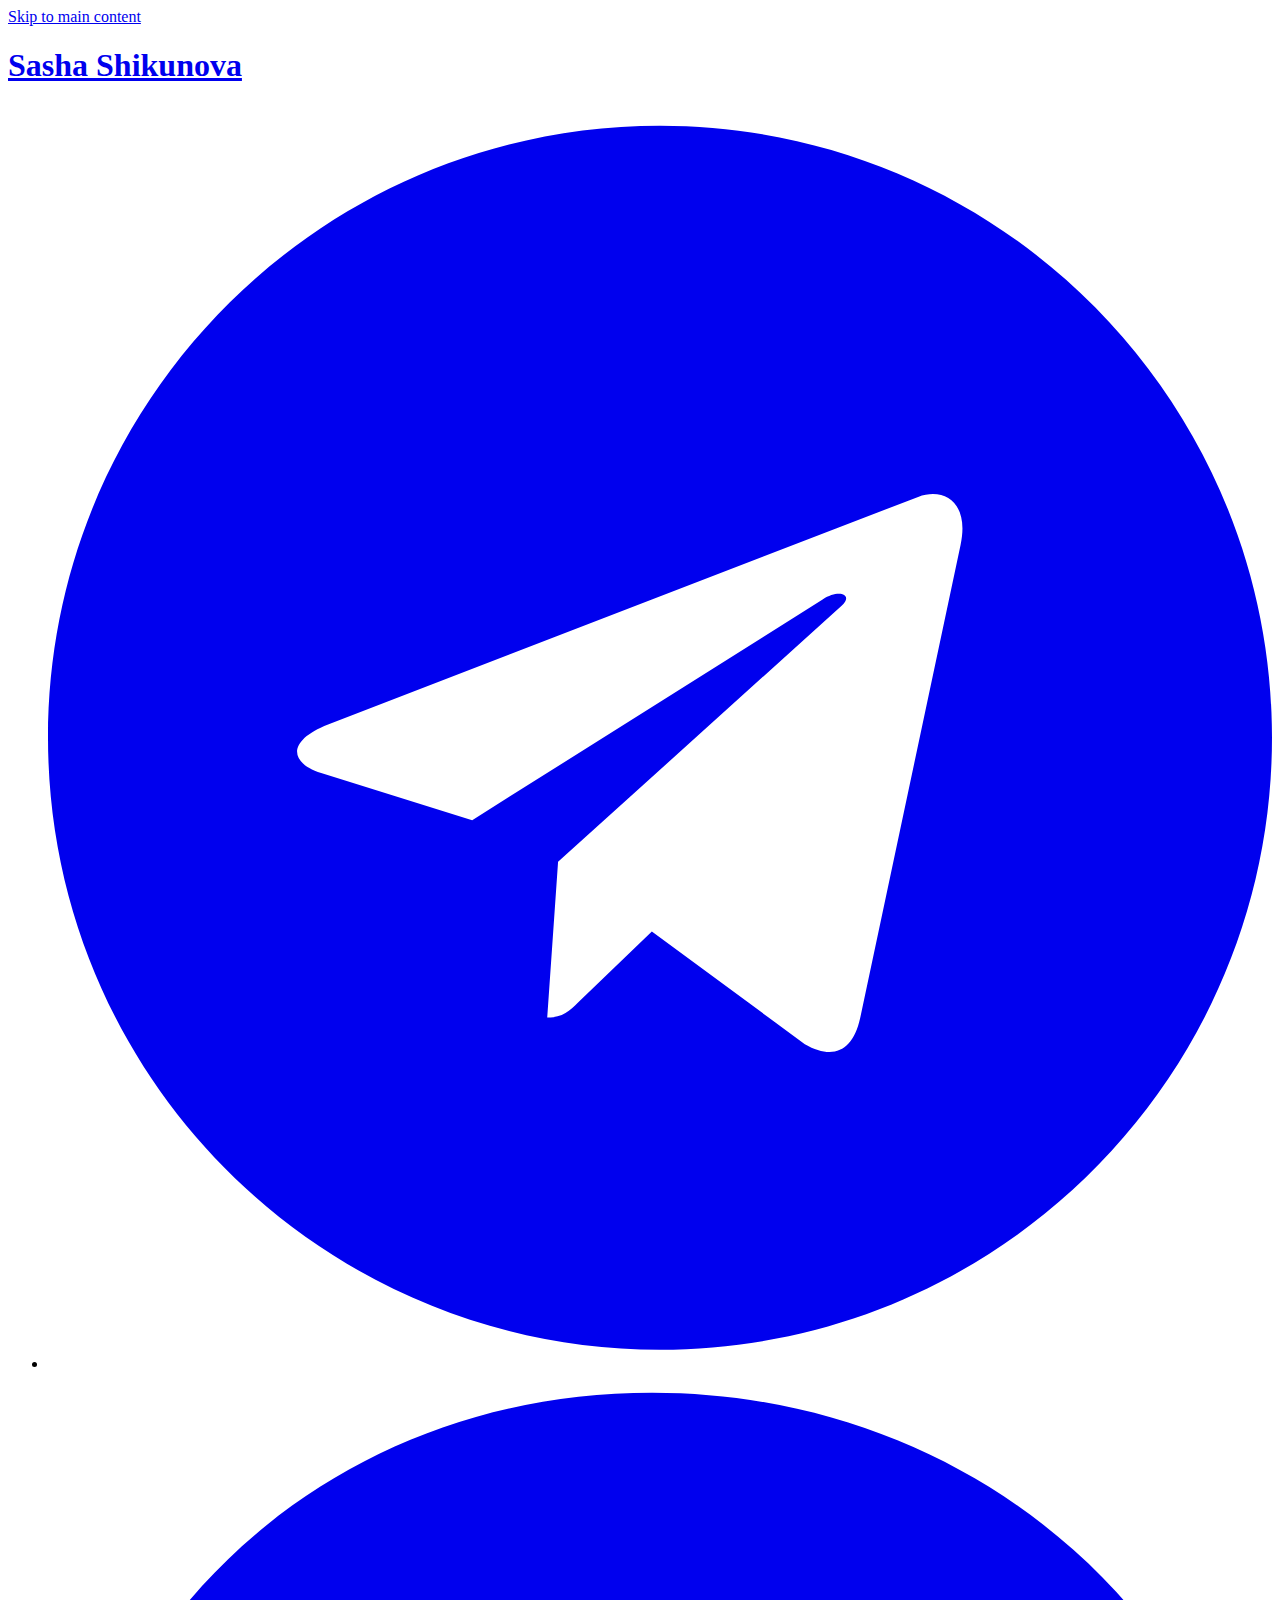
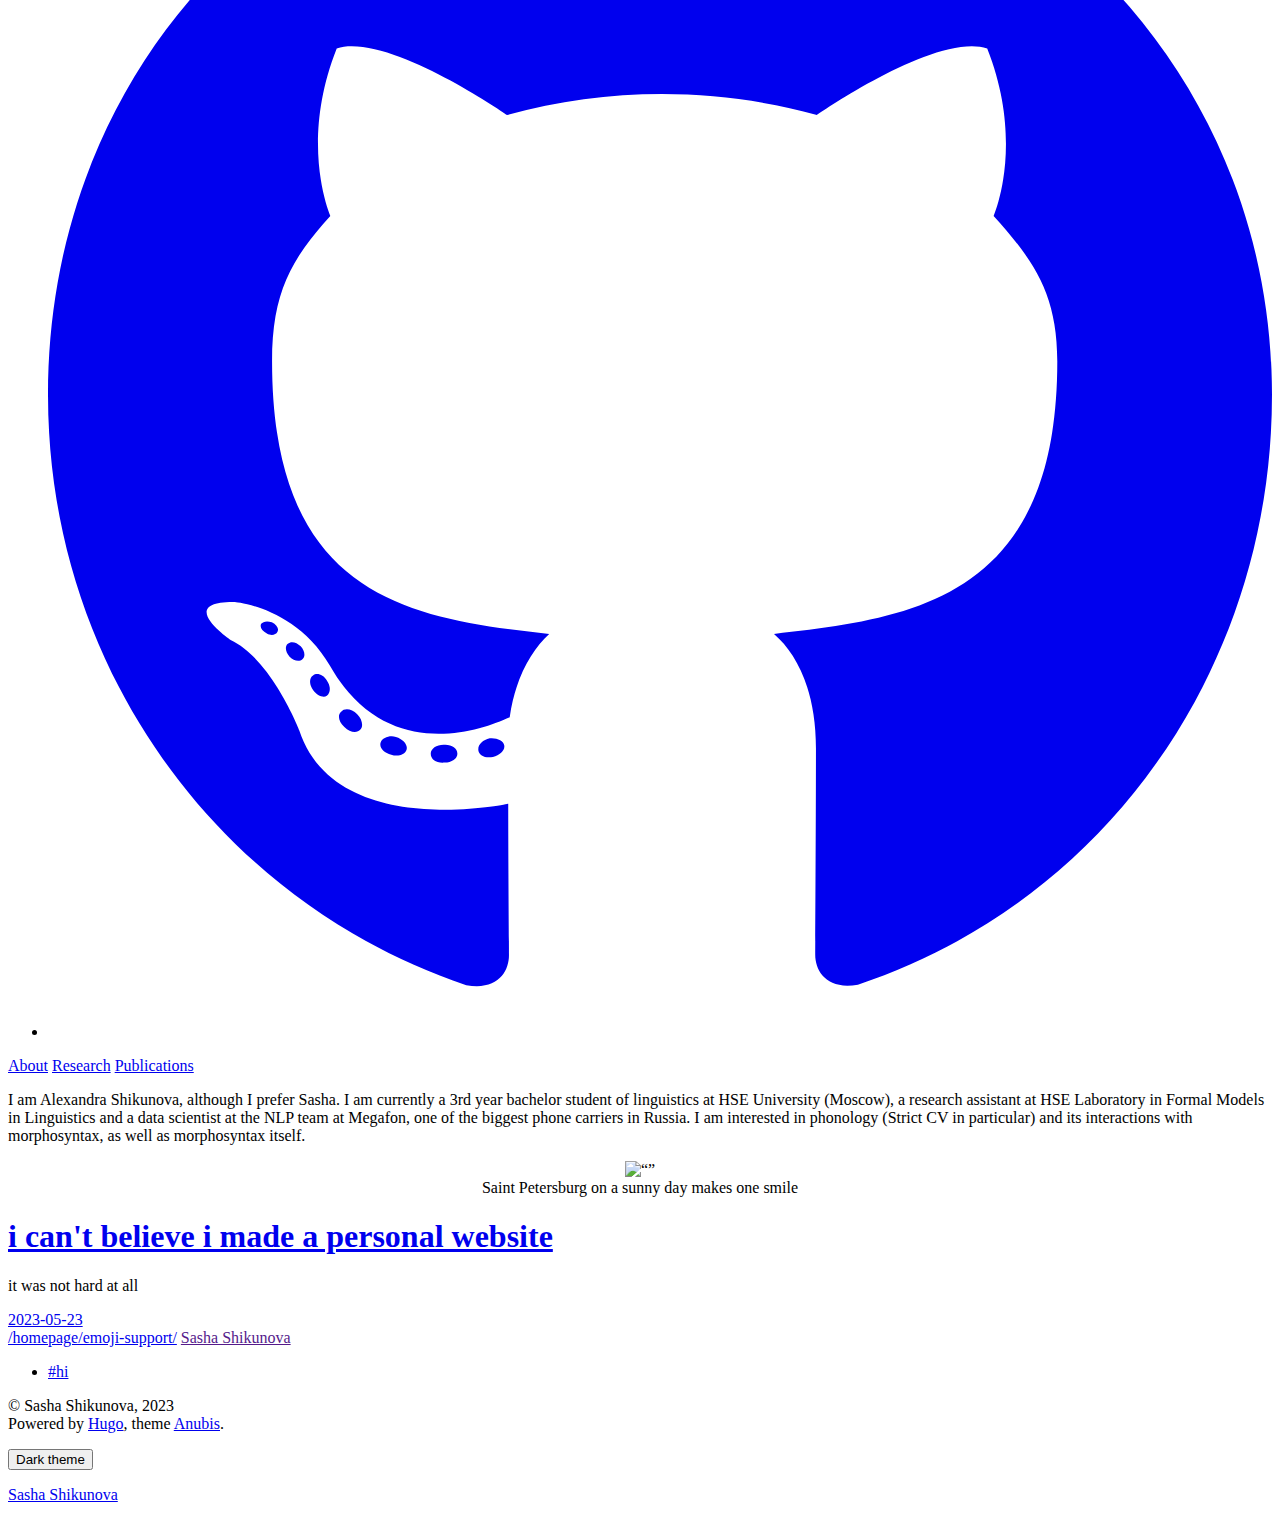
==== public/index.html @ 6dabdb9e "start" ====
<!DOCTYPE html>


<html lang="en-us" data-theme="">
<head>
	<meta name="generator" content="Hugo 0.112.5">
    
        
<meta charset="utf-8">
<meta name="HandheldFriendly" content="True">
<meta name="viewport" content="width=device-width, initial-scale=1.0">
<meta name="referrer" content="no-referrer-when-downgrade">

<title>Sasha Shikunova</title>

<meta name="description" content="description">





<link rel="alternate" type="application/rss+xml" href="/index.xml" title="Sasha Shikunova" />
<link rel="icon" type="image/x-icon" href="favicon.ico">
<link rel="apple-touch-icon-precomposed" href="favicon.png">


<style>
  body {
    visibility: hidden;
    opacity: 0;
  }
</style>

<noscript>
  <style>
    body {
      visibility: visible;
      opacity: 1;
    }
  </style>
</noscript>



    





    
    
        
    
    

    
        <link rel="stylesheet" href="/css/style.min.5209b5201e193944b02acb077b51d8d733c0a7490a78157bdc5152114eaa6f0e.css" integrity="sha256-Ugm1IB4ZOUSwKssHe1HY1zPAp0kKeBV73FFSEU6qbw4=">
    





    

    





    
    
        
    
    

    
        <script src="/js/script.min.74bf1a3fcf1af396efa4acf3e660e876b61a2153ab9cbe1893ac24ea6d4f94ee.js" type="text/javascript" charset="utf-8" integrity="sha256-dL8aP88a85bvpKzz5mDodrYaIVOrnL4Yk6wk6m1PlO4="></script>
    







<meta property="og:title" content="" />
<meta property="og:description" content="description" />
<meta property="og:type" content="website" />
<meta property="og:url" content="/" />

<meta name="twitter:card" content="summary"/>
<meta name="twitter:title" content=""/>
<meta name="twitter:description" content="description"/>













    
</head>
<body>
    <a class="skip-main" href="#main">Skip to main content</a>
    <div class="container">
        <header class="common-header"> 
            
                <div class="header-top">
    <h1 class="site-title">
    <a href="/">Sasha Shikunova</a>
</h1>
    <ul class="social-icons">


    
        <li>
            <a href="https://t.me/thnlgrlivrlvdwsbrnwthrssnhrys" title="Telegram" rel="me">
            <span class="inline-svg" >




    
<svg xmlns="http://www.w3.org/2000/svg" viewBox="0 0 496 512"><path fill="currentColor" d="M248 8C111 8 0 119 0 256s111 248 248 248 248-111 248-248S385 8 248 8zm121.8 169.9l-40.7 191.8c-3 13.6-11.1 16.9-22.4 10.5l-62-45.7-29.9 28.8c-3.3 3.3-6.1 6.1-12.5 6.1l4.4-63.1 114.9-103.8c5-4.4-1.1-6.9-7.7-2.5l-142 89.4-61.2-19.1c-13.3-4.2-13.6-13.3 2.8-19.7l239.1-92.2c11.1-4 20.8 2.7 17.2 19.5z"/></svg>

</span>

            </a>
        </li>
    

    
        <li>
            <a href="https://github.com/thddbptnsndshs" title="Github" rel="me">
            <span class="inline-svg" >




    
<svg xmlns="http://www.w3.org/2000/svg" viewBox="0 0 496 512"><path fill="currentColor" d="M165.9 397.4c0 2-2.3 3.6-5.2 3.6-3.3.3-5.6-1.3-5.6-3.6 0-2 2.3-3.6 5.2-3.6 3-.3 5.6 1.3 5.6 3.6zm-31.1-4.5c-.7 2 1.3 4.3 4.3 4.9 2.6 1 5.6 0 6.2-2s-1.3-4.3-4.3-5.2c-2.6-.7-5.5.3-6.2 2.3zm44.2-1.7c-2.9.7-4.9 2.6-4.6 4.9.3 2 2.9 3.3 5.9 2.6 2.9-.7 4.9-2.6 4.6-4.6-.3-1.9-3-3.2-5.9-2.9zM244.8 8C106.1 8 0 113.3 0 252c0 110.9 69.8 205.8 169.5 239.2 12.8 2.3 17.3-5.6 17.3-12.1 0-6.2-.3-40.4-.3-61.4 0 0-70 15-84.7-29.8 0 0-11.4-29.1-27.8-36.6 0 0-22.9-15.7 1.6-15.4 0 0 24.9 2 38.6 25.8 21.9 38.6 58.6 27.5 72.9 20.9 2.3-16 8.8-27.1 16-33.7-55.9-6.2-112.3-14.3-112.3-110.5 0-27.5 7.6-41.3 23.6-58.9-2.6-6.5-11.1-33.3 2.6-67.9 20.9-6.5 69 27 69 27 20-5.6 41.5-8.5 62.8-8.5s42.8 2.9 62.8 8.5c0 0 48.1-33.6 69-27 13.7 34.7 5.2 61.4 2.6 67.9 16 17.7 25.8 31.5 25.8 58.9 0 96.5-58.9 104.2-114.8 110.5 9.2 7.9 17 22.9 17 46.4 0 33.7-.3 75.4-.3 83.6 0 6.5 4.6 14.4 17.3 12.1C428.2 457.8 496 362.9 496 252 496 113.3 383.5 8 244.8 8zM97.2 352.9c-1.3 1-1 3.3.7 5.2 1.6 1.6 3.9 2.3 5.2 1 1.3-1 1-3.3-.7-5.2-1.6-1.6-3.9-2.3-5.2-1zm-10.8-8.1c-.7 1.3.3 2.9 2.3 3.9 1.6 1 3.6.7 4.3-.7.7-1.3-.3-2.9-2.3-3.9-2-.6-3.6-.3-4.3.7zm32.4 35.6c-1.6 1.3-1 4.3 1.3 6.2 2.3 2.3 5.2 2.6 6.5 1 1.3-1.3.7-4.3-1.3-6.2-2.2-2.3-5.2-2.6-6.5-1zm-11.4-14.7c-1.6 1-1.6 3.6 0 5.9 1.6 2.3 4.3 3.3 5.6 2.3 1.6-1.3 1.6-3.9 0-6.2-1.4-2.3-4-3.3-5.6-2z"/></svg>

</span>

            </a>
        </li>
    




</ul>
</div>

    <nav>
        
        
        <a class="" href="/about/" title="">About</a>
        
        <a class="" href="/research/" title="">Research</a>
        
        <a class="" href="/publications/" title="">Publications</a>
        
    </nav>






            
        </header>
        <main id="main" tabindex="-1"> 
            
    <div class="homepage-content">
        <p>I am Alexandra Shikunova, although I prefer Sasha. I am currently a 3rd year bachelor student of linguistics at HSE University (Moscow), a research assistant at HSE Laboratory in Formal Models in Linguistics and a data scientist at the NLP team at Megafon, one of the biggest phone carriers in Russia. I am interested in phonology (Strict CV in particular) and its interactions with morphosyntax, as well as morphosyntax itself.</p>
<figure>
  <center><img src="/images/pfp.jpg" alt= “” width="500">
  <figcaption>Saint Petersburg on a sunny day makes one smile</figcaption></center>
</figure>
    </div>

    <div class="articles h-feed">
        
        
            <article class="post-list h-feed">
    <div class="post-header">
        <header>
            <h1 class="p-name post-title"><a class="u-url" href="/homepage/emoji-support/">i can&#39;t believe i made a personal website</a></h1>
        </header>
        
    </div>

    
        <div class="content post-summary p-summary">
            <p>it was not hard at all</p>
        </div>
    
    
    
    

    


<div class="post-info">
    
        <div class="post-date dt-published"><a class="u-url" href="/homepage/emoji-support/">2023-05-23<a/></div>
    

    <a class="post-hidden-url u-url" href="/homepage/emoji-support/">/homepage/emoji-support/</a>
    <a href="" class="p-name p-author post-hidden-author h-card" rel="me">Sasha Shikunova</a>


    <div class="post-taxonomies">
        
        
            <ul class="post-tags">
                
                    
                    <li><a href="/tags/hi/">#hi</a></li>
                
            </ul>
        
        
    </div>
</div>

</article>
        
        

    </div>


        </main>
        
            <footer class="common-footer">
    
    

    <div class="common-footer-bottom">
        
        <div class="copyright">
            <p>© Sasha Shikunova, 2023<br>
            Powered by <a target="_blank" rel="noopener noreferrer" href="https://gohugo.io/">Hugo</a>, theme <a target="_blank" rel="noopener noreferrer" href="https://github.com/mitrichius/hugo-theme-anubis">Anubis</a>.<br>
            
            </p>  
        </div> 

        

    



    <button class="theme-switcher">
        Dark theme
    </button>


<script>
const STORAGE_KEY = 'user-color-scheme'
const defaultTheme = "auto"

let currentTheme
let switchButton
let autoDefinedScheme = window.matchMedia('(prefers-color-scheme: dark)')

const autoChangeScheme = e => {
    currentTheme = e.matches ? 'dark' : 'light'
    document.documentElement.setAttribute('data-theme', currentTheme)
    changeButtonText()
}

document.addEventListener('DOMContentLoaded', function() {
    switchButton = document.querySelector('.theme-switcher')
    currentTheme = detectCurrentScheme()
    if (currentTheme == 'dark') {
        document.documentElement.setAttribute('data-theme', 'dark')
    }
    if (currentTheme == 'auto') {
        autoChangeScheme(autoDefinedScheme);
        autoDefinedScheme.addListener(autoChangeScheme);
    }

    if (switchButton) {
        changeButtonText()
        switchButton.addEventListener('click', switchTheme, false)
    }
  
    showContent()
})

function detectCurrentScheme() {
    if (localStorage !== null && localStorage.getItem(STORAGE_KEY)) {
        return localStorage.getItem(STORAGE_KEY)
    } 
    if (defaultTheme) {
        return defaultTheme
    } 
    if (!window.matchMedia) {
        return 'light'
    } 
    if (window.matchMedia('(prefers-color-scheme: dark)').matches) {
        return 'dark'
    }
    return 'light'
}

function changeButtonText()
{   
    if (switchButton) {
        switchButton.textContent = currentTheme == 'dark' ?  "Light theme" : "Dark theme"
    }
}

function switchTheme(e) {
    if (currentTheme == 'dark') {
        if (localStorage !== null)
            localStorage.setItem(STORAGE_KEY, 'light')
        document.documentElement.setAttribute('data-theme', 'light')
        currentTheme = 'light'
    } else {
        if (localStorage !== null)
            localStorage.setItem(STORAGE_KEY, 'dark')
        document.documentElement.setAttribute('data-theme', 'dark')
        currentTheme = 'dark'
    }
    changeButtonText()
}

function showContent() {
    document.body.style.visibility = 'visible';
    document.body.style.opacity = 1;
}
</script>   
    </div>

    <p class="h-card vcard">

    <a href= class="p-name u-url url fn" rel="me">Sasha Shikunova</a> 

    

    
</p> 
</footer>

        
    </div>
</body>
</html>
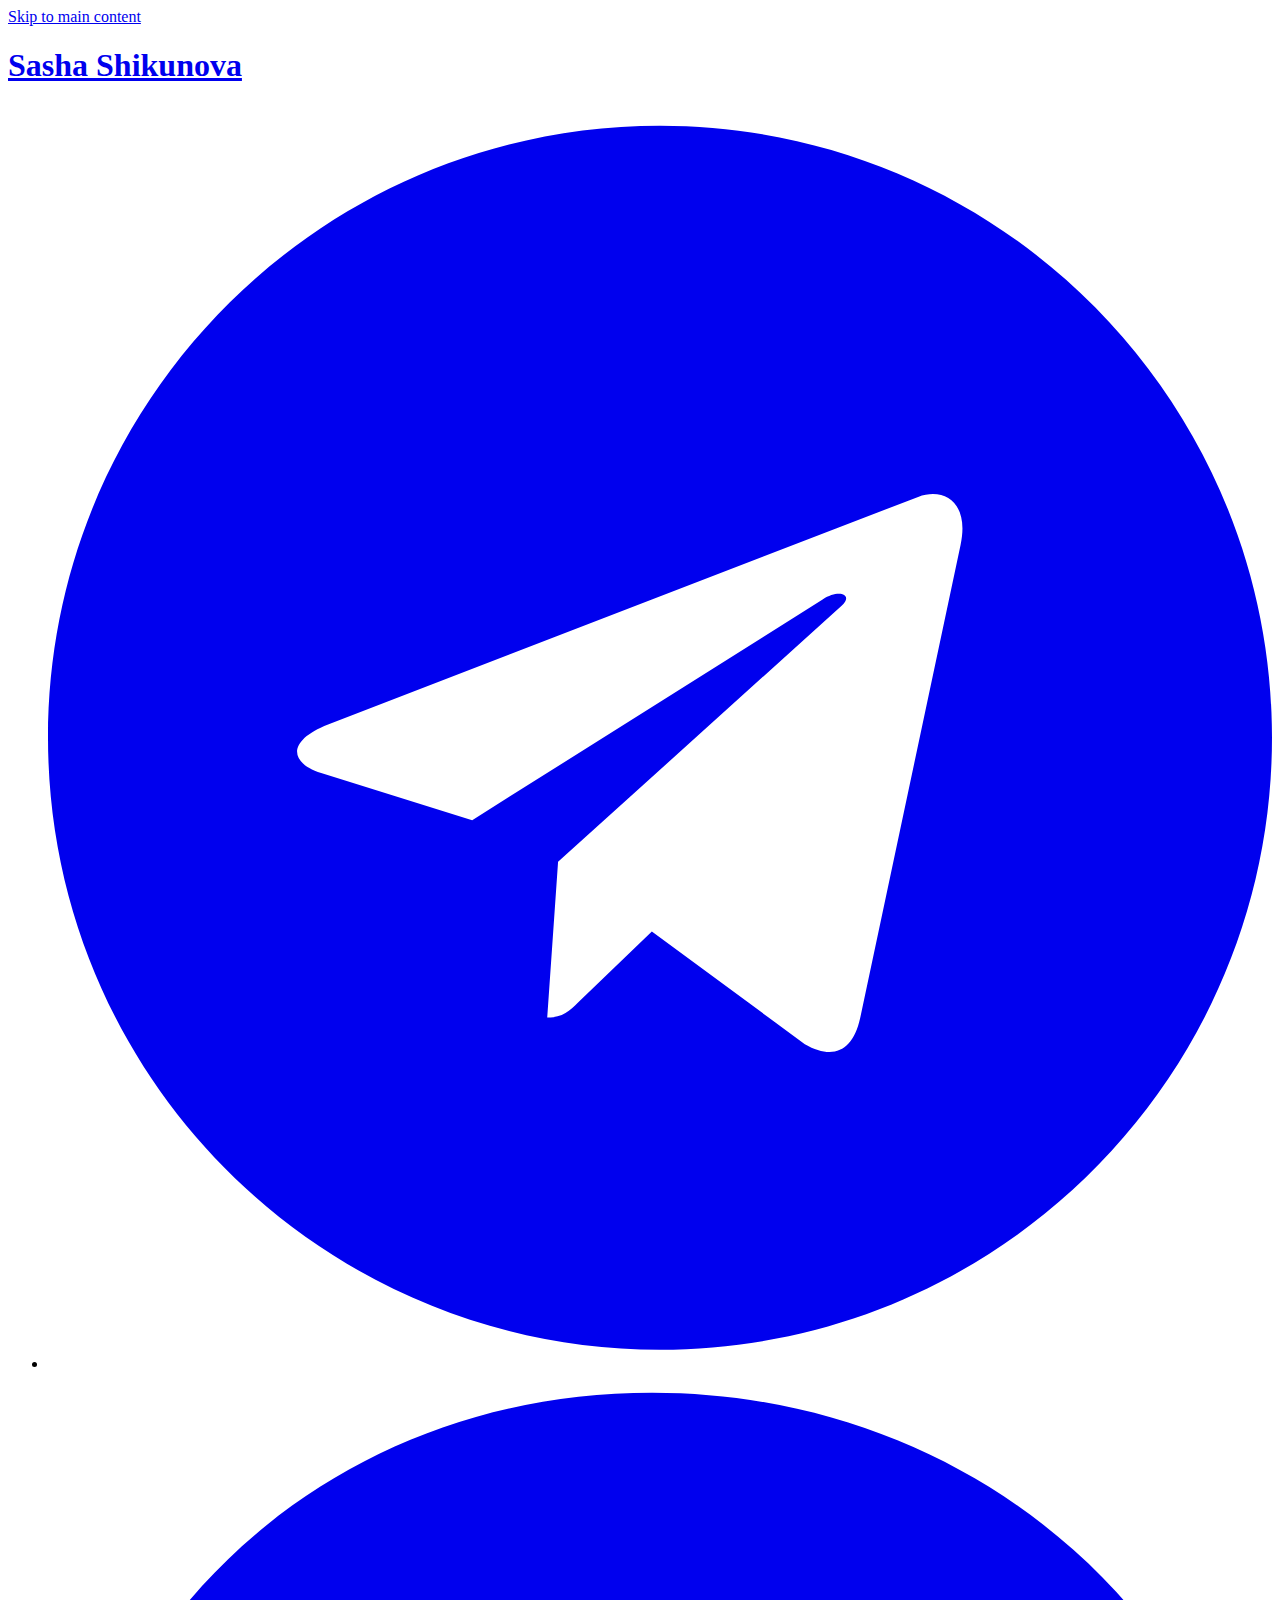
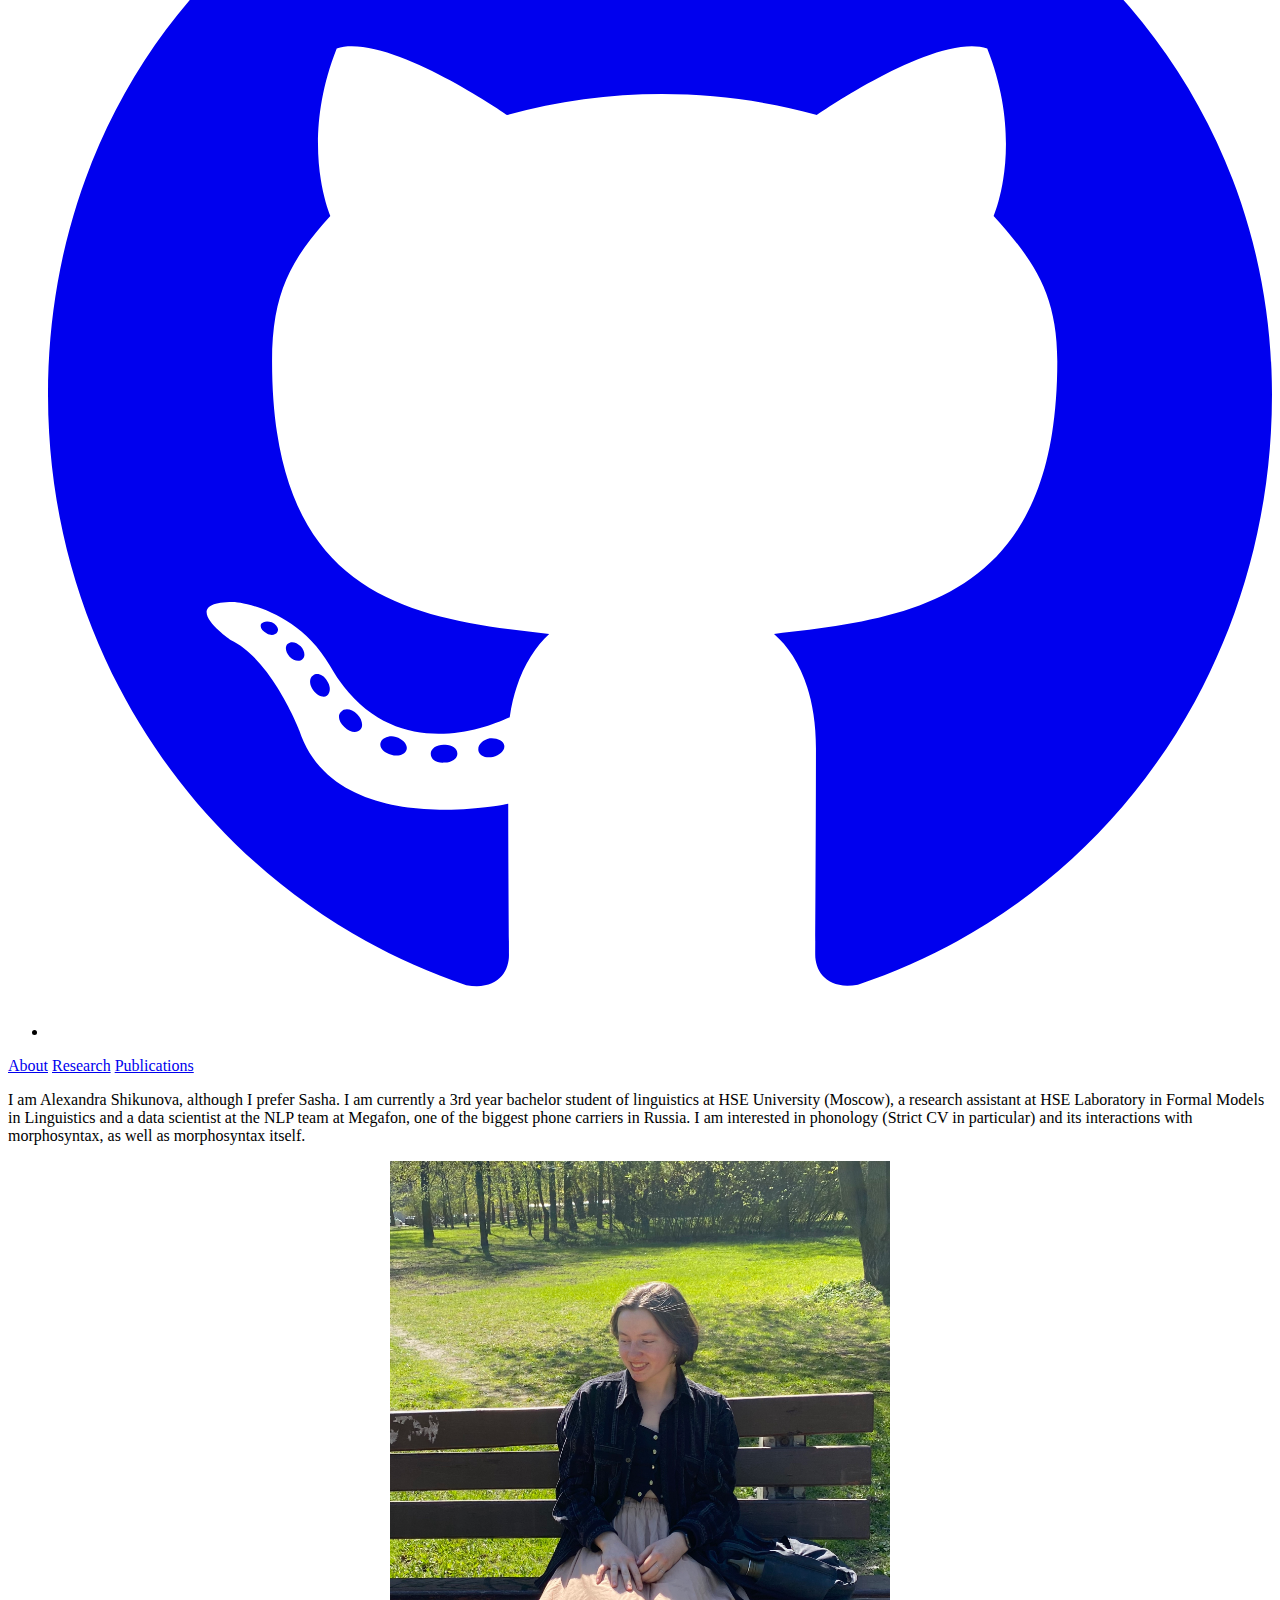
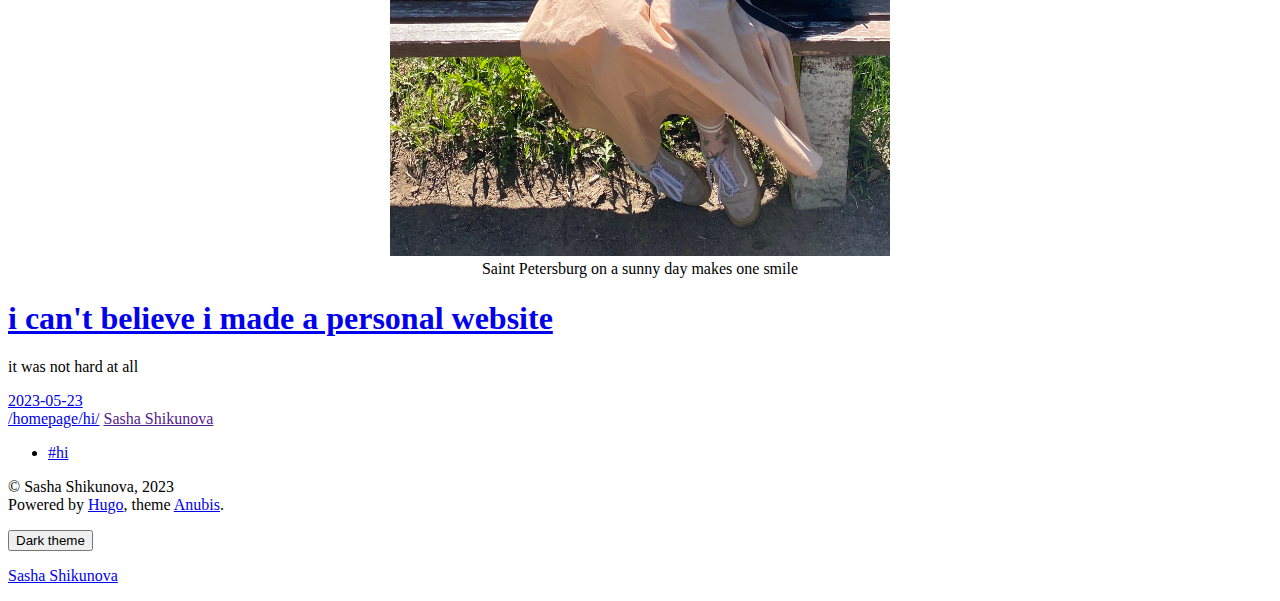
==== commit f2d95753: "sm" ====
--- a/public/index.html
+++ b/public/index.html
@@ -164,11 +164,11 @@
     <nav>
         
         
-        <a class="" href="/about/" title="">About</a>
-        
-        <a class="" href="/research/" title="">Research</a>
-        
-        <a class="" href="/publications/" title="">Publications</a>
+        <a class="" href="about/" title="">About</a>
+        
+        <a class="" href="research/" title="">Research</a>
+        
+        <a class="" href="publications/" title="">Publications</a>
         
     </nav>
 
@@ -184,7 +184,7 @@
     <div class="homepage-content">
         <p>I am Alexandra Shikunova, although I prefer Sasha. I am currently a 3rd year bachelor student of linguistics at HSE University (Moscow), a research assistant at HSE Laboratory in Formal Models in Linguistics and a data scientist at the NLP team at Megafon, one of the biggest phone carriers in Russia. I am interested in phonology (Strict CV in particular) and its interactions with morphosyntax, as well as morphosyntax itself.</p>
 <figure>
-  <center><img src="/images/pfp.jpg" alt= “” width="500">
+  <center><img src="images/pfp.jpg" alt= “” width="500">
   <figcaption>Saint Petersburg on a sunny day makes one smile</figcaption></center>
 </figure>
     </div>
@@ -195,7 +195,7 @@
             <article class="post-list h-feed">
     <div class="post-header">
         <header>
-            <h1 class="p-name post-title"><a class="u-url" href="/homepage/emoji-support/">i can&#39;t believe i made a personal website</a></h1>
+            <h1 class="p-name post-title"><a class="u-url" href="/homepage/hi/">i can&#39;t believe i made a personal website</a></h1>
         </header>
         
     </div>
@@ -214,10 +214,10 @@
 
 <div class="post-info">
     
-        <div class="post-date dt-published"><a class="u-url" href="/homepage/emoji-support/">2023-05-23<a/></div>
-    
-
-    <a class="post-hidden-url u-url" href="/homepage/emoji-support/">/homepage/emoji-support/</a>
+        <div class="post-date dt-published"><a class="u-url" href="/homepage/hi/">2023-05-23<a/></div>
+    
+
+    <a class="post-hidden-url u-url" href="/homepage/hi/">/homepage/hi/</a>
     <a href="" class="p-name p-author post-hidden-author h-card" rel="me">Sasha Shikunova</a>
 
 
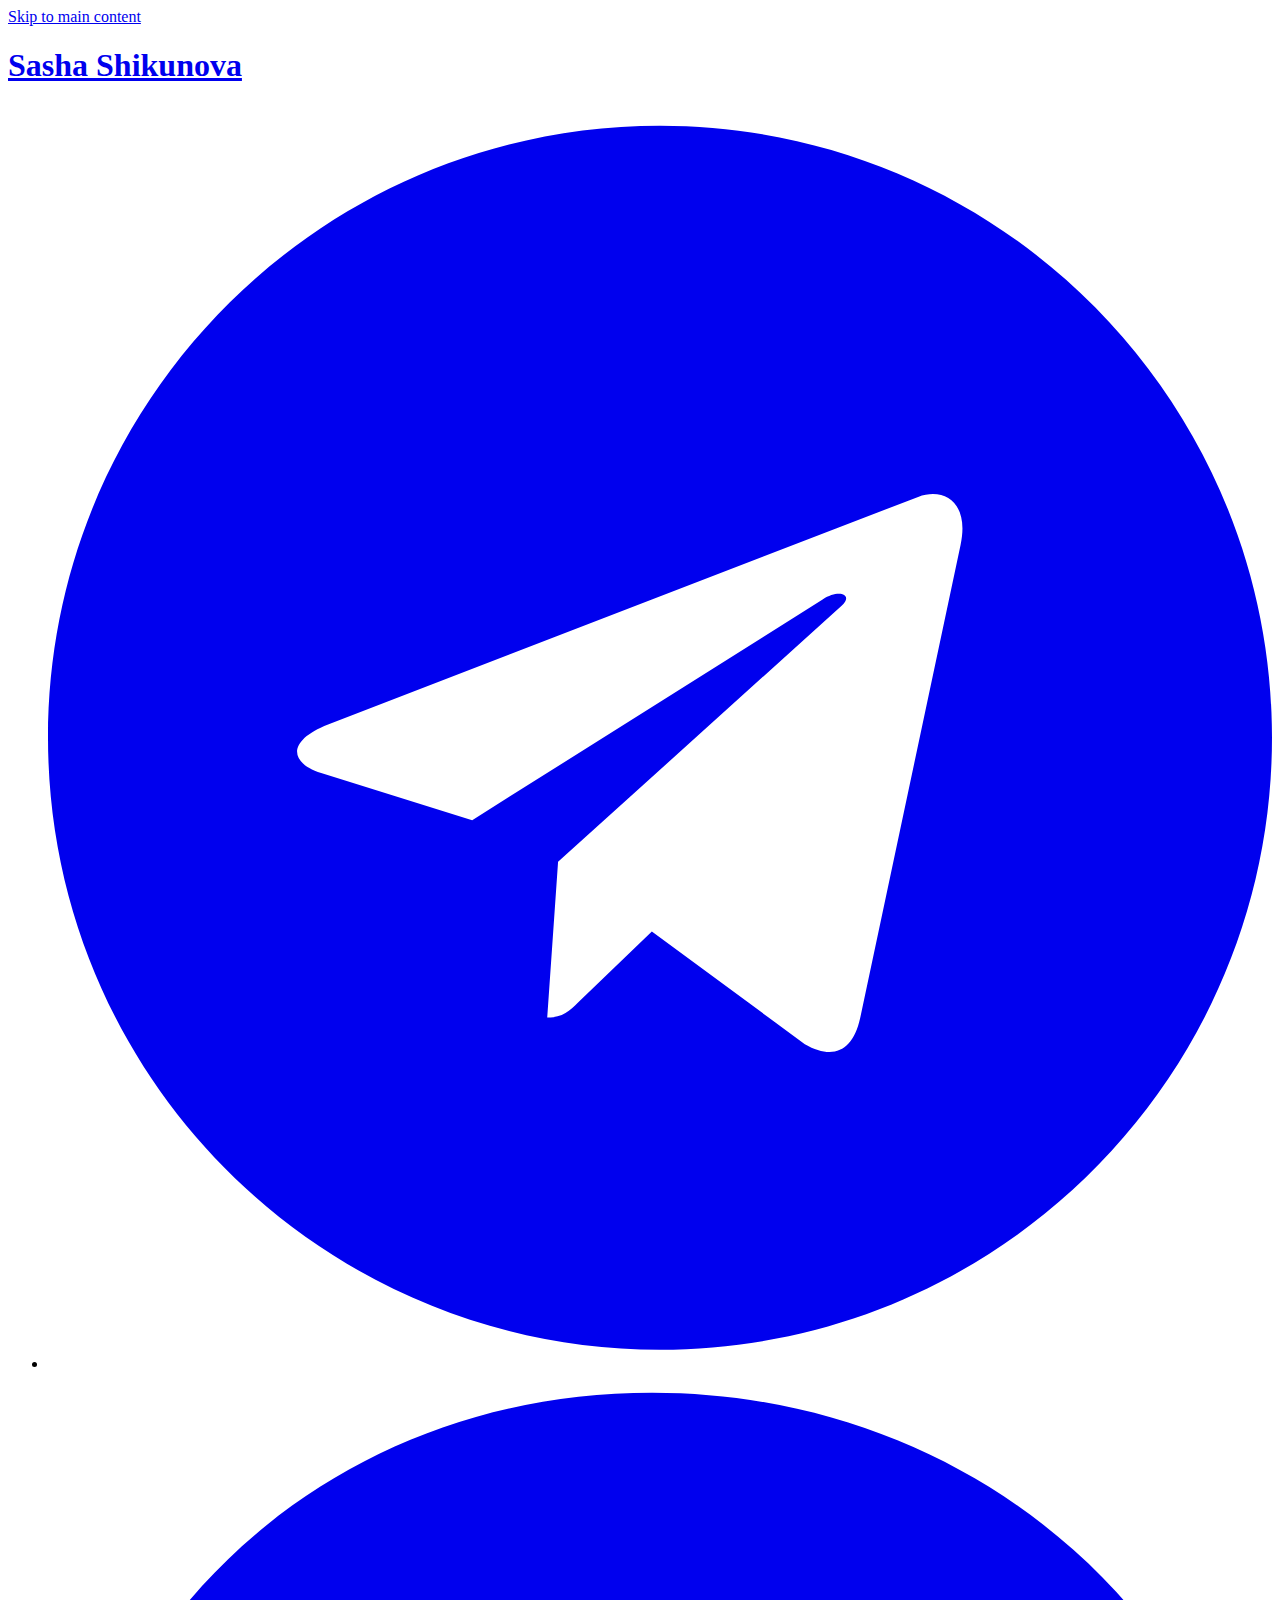
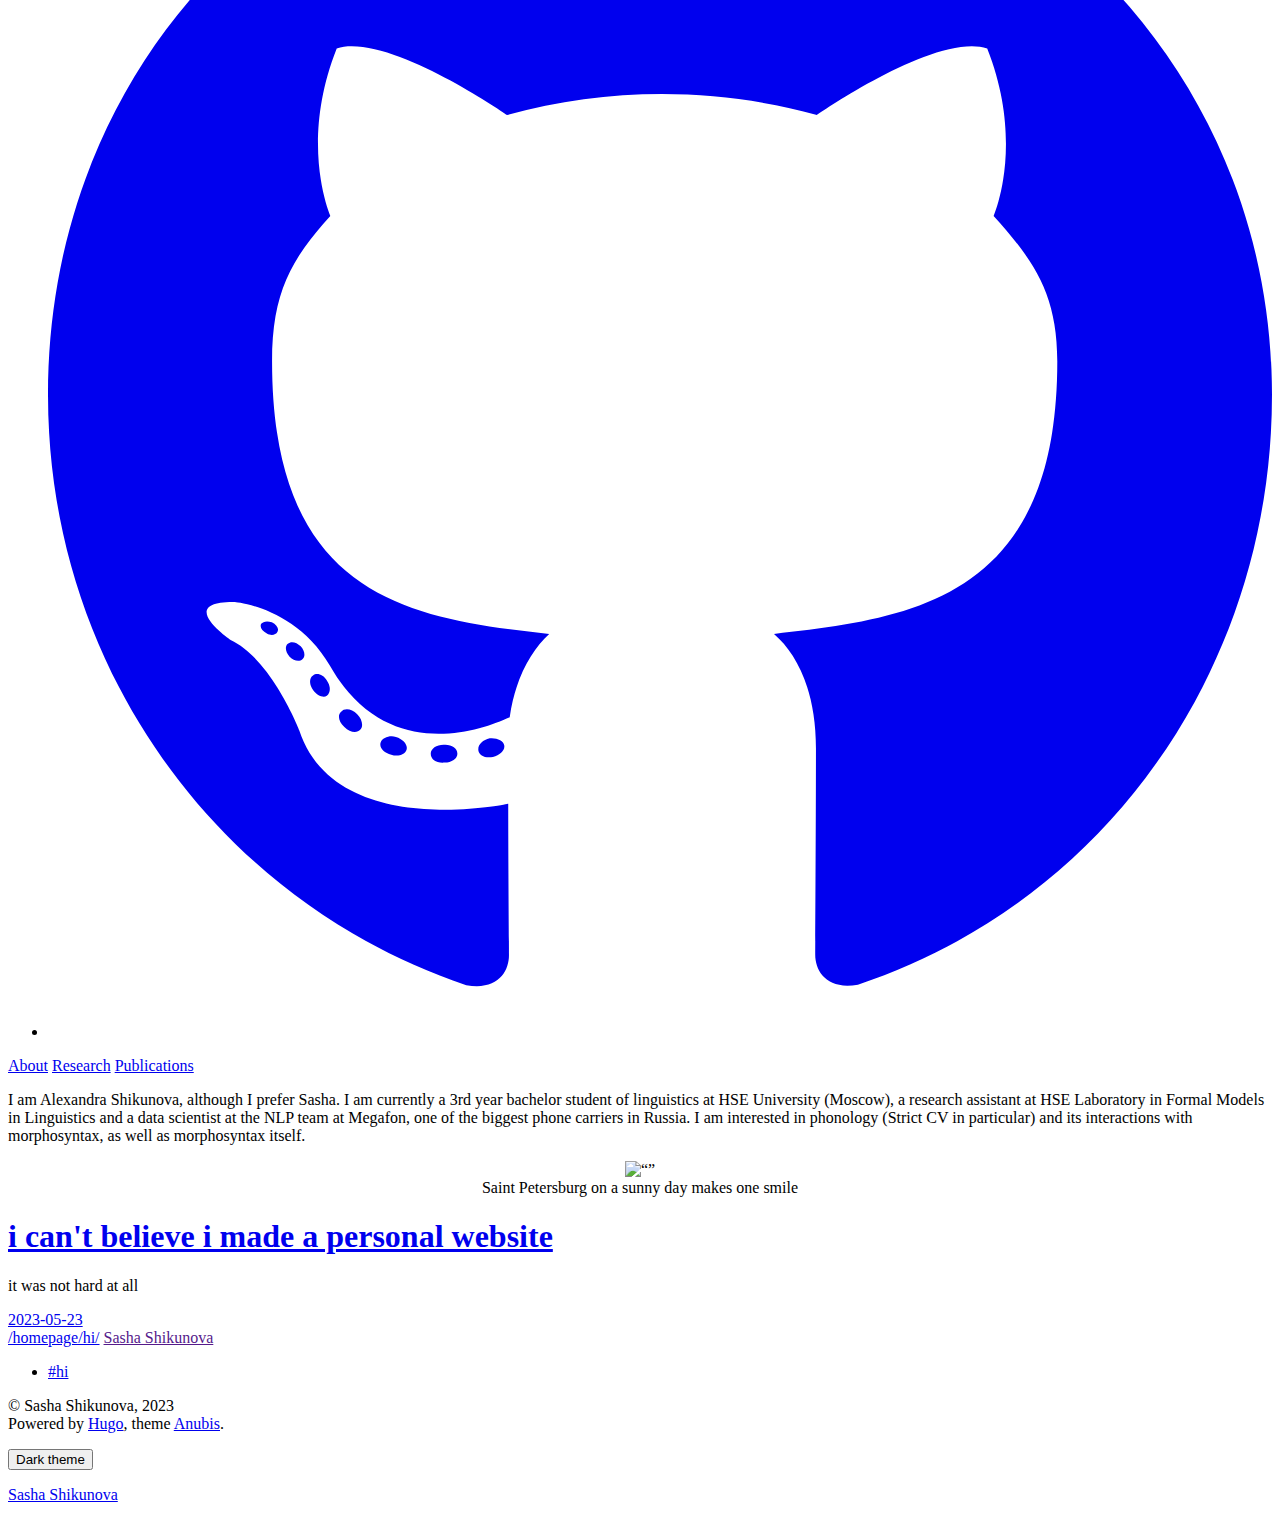
==== commit 7f8528e5: "sm" ====
--- a/public/index.html
+++ b/public/index.html
@@ -184,7 +184,7 @@
     <div class="homepage-content">
         <p>I am Alexandra Shikunova, although I prefer Sasha. I am currently a 3rd year bachelor student of linguistics at HSE University (Moscow), a research assistant at HSE Laboratory in Formal Models in Linguistics and a data scientist at the NLP team at Megafon, one of the biggest phone carriers in Russia. I am interested in phonology (Strict CV in particular) and its interactions with morphosyntax, as well as morphosyntax itself.</p>
 <figure>
-  <center><img src="images/pfp.jpg" alt= “” width="500">
+  <center><img src="static/images/pfp.jpg" alt= “” width="500">
   <figcaption>Saint Petersburg on a sunny day makes one smile</figcaption></center>
 </figure>
     </div>
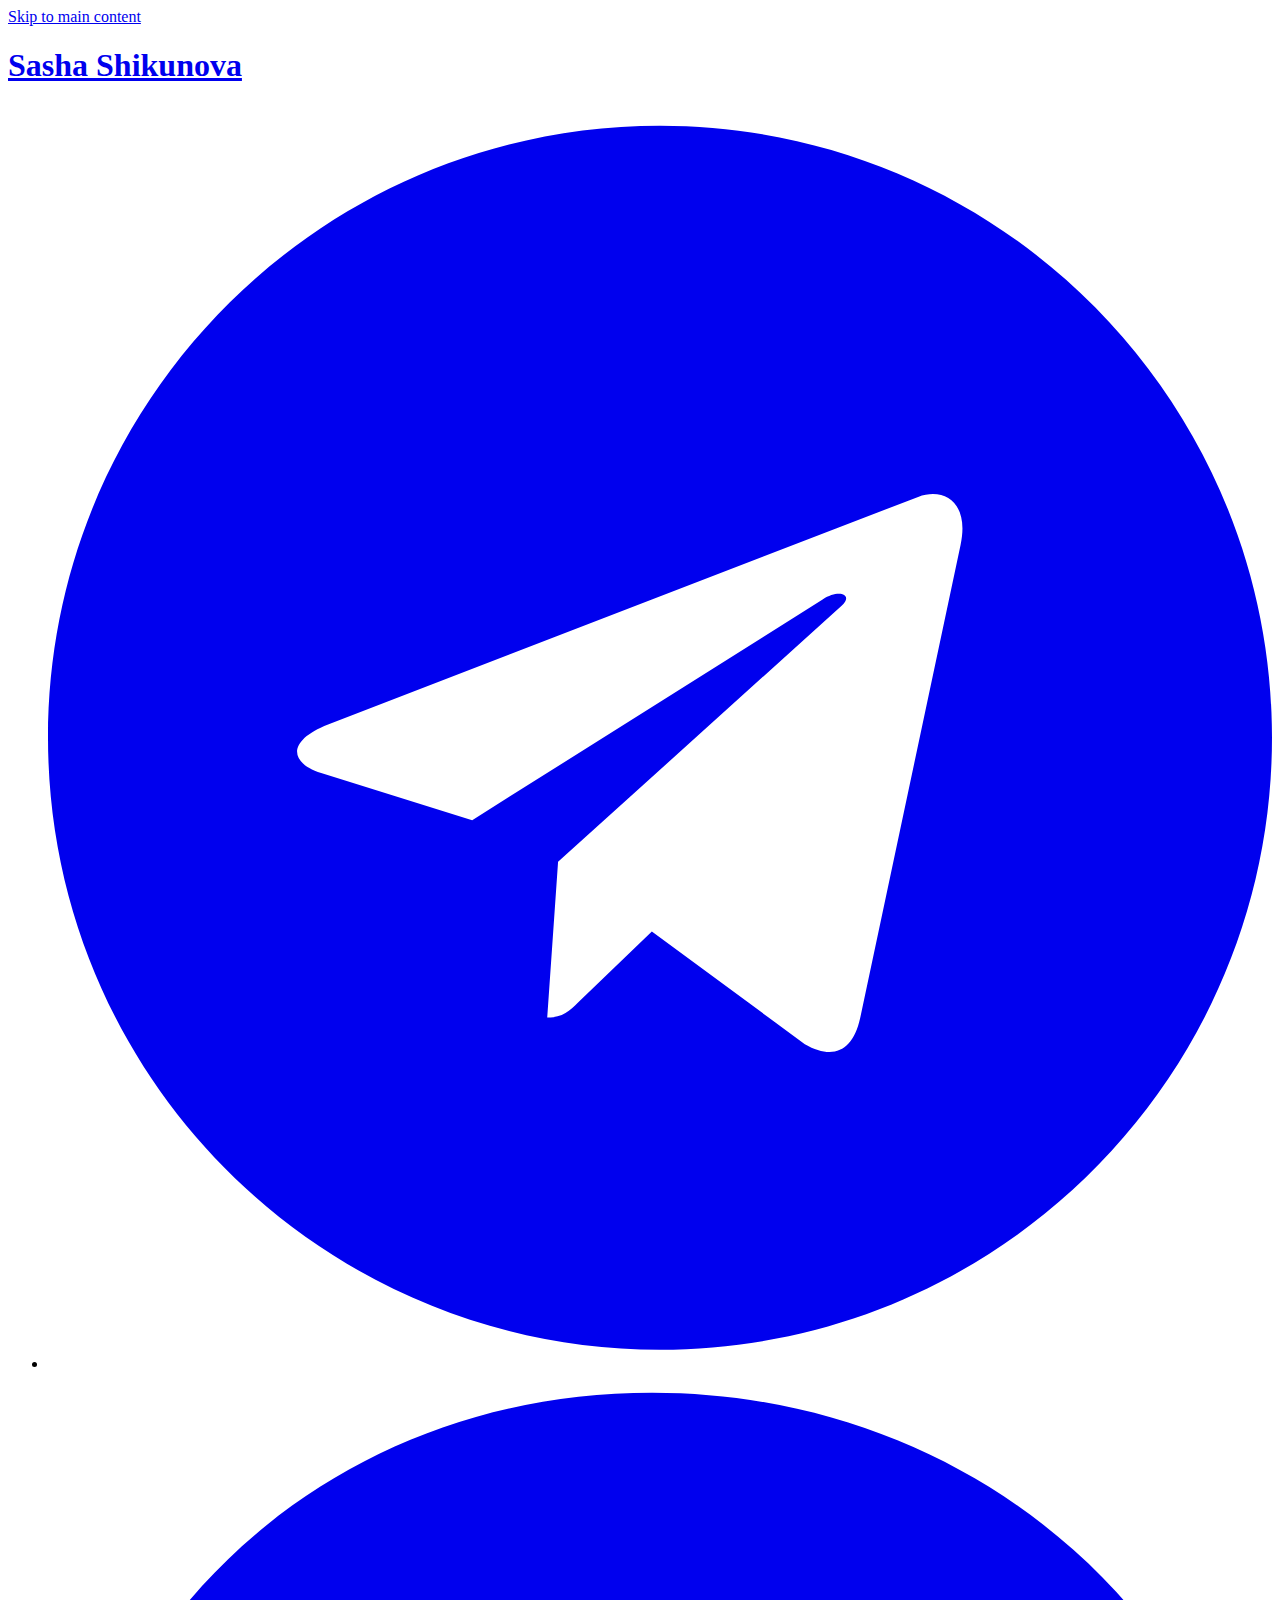
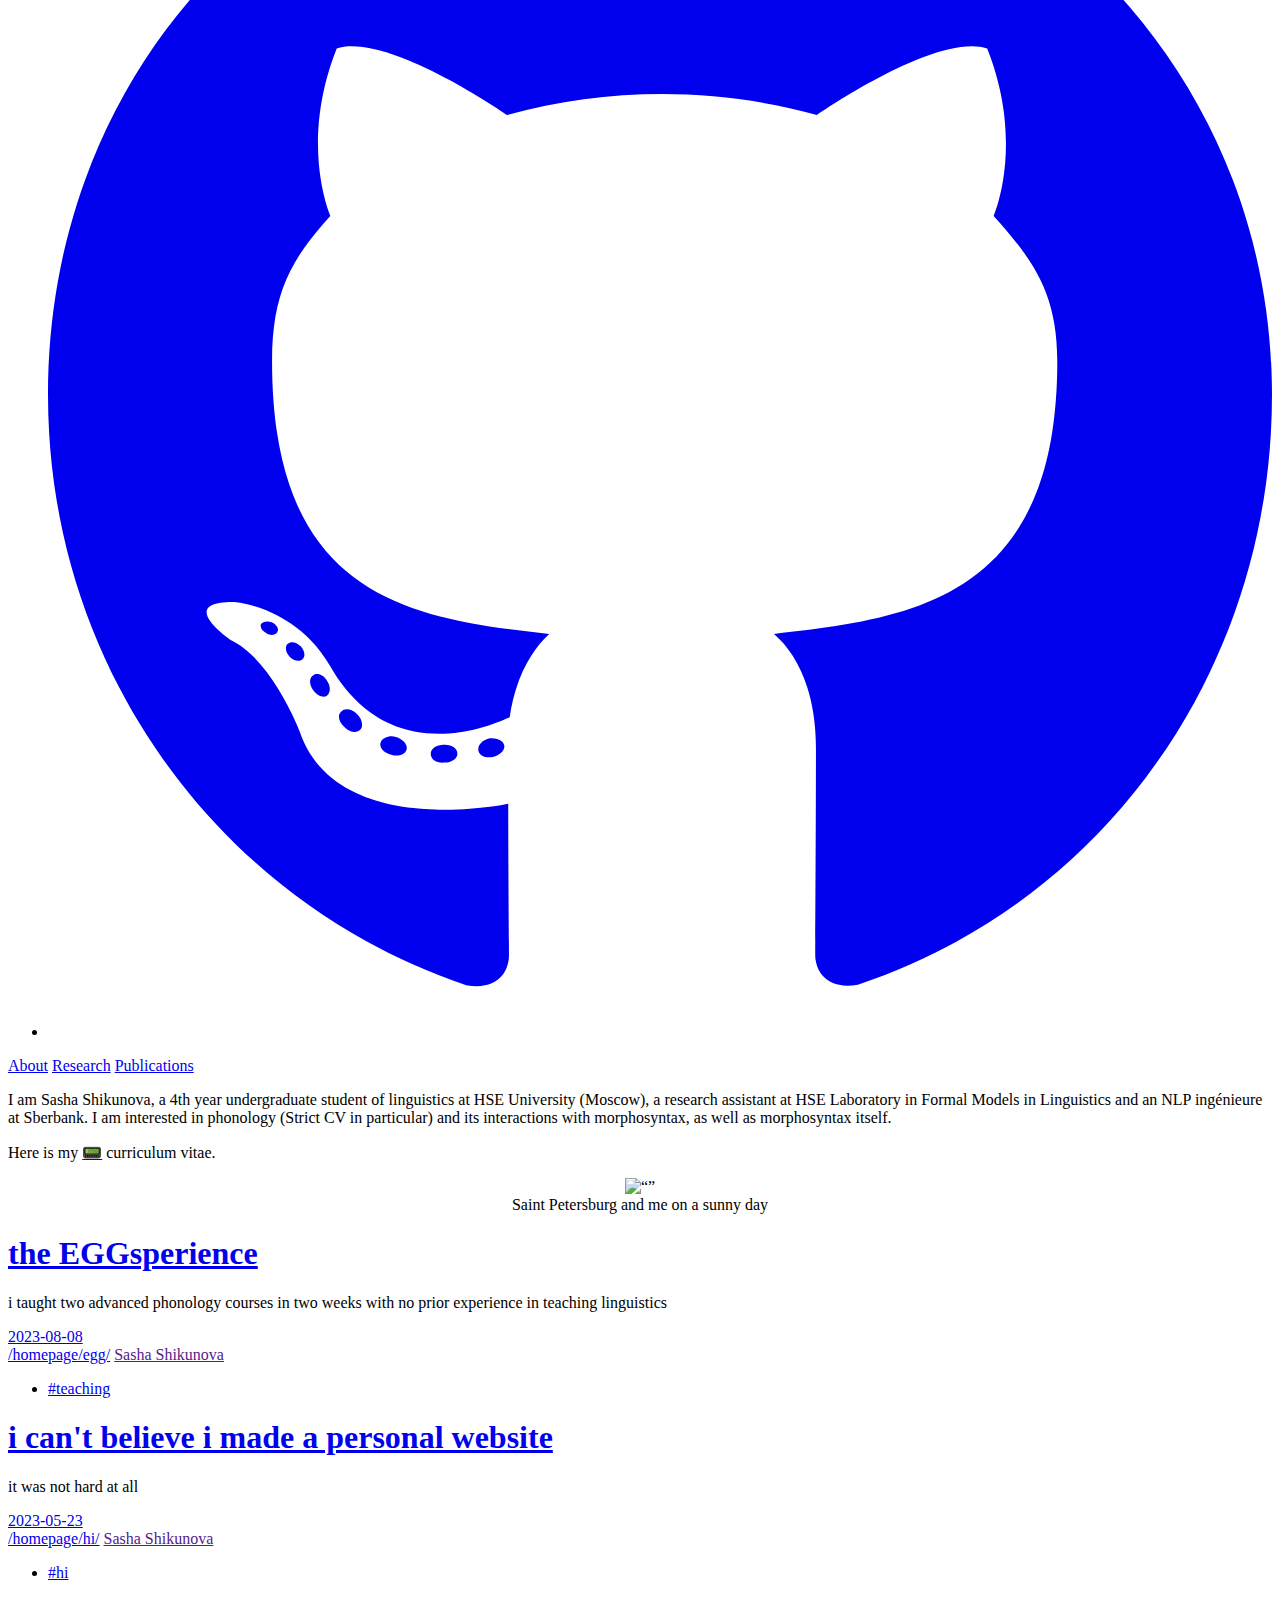
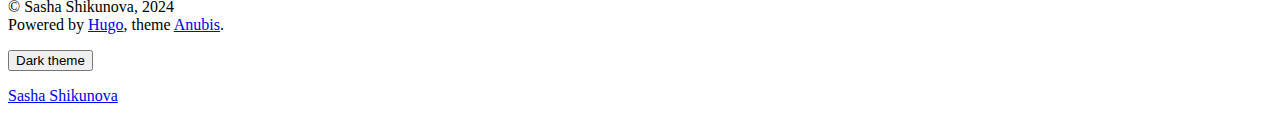
==== commit c28cdd3c: "create public" ====
--- a/public/index.html
+++ b/public/index.html
@@ -3,7 +3,7 @@
 
 <html lang="en-us" data-theme="">
 <head>
-	<meta name="generator" content="Hugo 0.112.5">
+	<meta name="generator" content="Hugo 0.122.0">
     
         
 <meta charset="utf-8">
@@ -91,8 +91,8 @@
 <meta property="og:type" content="website" />
 <meta property="og:url" content="/" />
 
-<meta name="twitter:card" content="summary"/>
-<meta name="twitter:title" content=""/>
+
+<meta name="twitter:card" content="summary"/><meta name="twitter:title" content=""/>
 <meta name="twitter:description" content="description"/>
 
 
@@ -182,15 +182,61 @@
         <main id="main" tabindex="-1"> 
             
     <div class="homepage-content">
-        <p>I am Alexandra Shikunova, although I prefer Sasha. I am currently a 3rd year bachelor student of linguistics at HSE University (Moscow), a research assistant at HSE Laboratory in Formal Models in Linguistics and a data scientist at the NLP team at Megafon, one of the biggest phone carriers in Russia. I am interested in phonology (Strict CV in particular) and its interactions with morphosyntax, as well as morphosyntax itself.</p>
+        <p>I am Sasha Shikunova, a 4th year undergraduate student of linguistics at HSE University (Moscow), a research assistant at HSE Laboratory in Formal Models in Linguistics and an NLP ingénieure at Sberbank. I am interested in phonology (Strict CV in particular) and its interactions with morphosyntax, as well as morphosyntax itself.</p>
+<p>Here is my <a href="https://raw.githubusercontent.com/thddbptnsndshs/curriculae-vitae/master/ENG_academic.pdf">&#x1f4df;</a> curriculum vitae.</p>
 <figure>
-  <center><img src="static/images/pfp.jpg" alt= “” width="500">
-  <figcaption>Saint Petersburg on a sunny day makes one smile</figcaption></center>
-</figure>
+  <center><img src="/images/pfp.jpg" alt= “” width="500">
+  <figcaption>Saint Petersburg and me on a sunny day</figcaption></center>
+</figure> 
     </div>
 
     <div class="articles h-feed">
         
+        
+            <article class="post-list h-feed">
+    <div class="post-header">
+        <header>
+            <h1 class="p-name post-title"><a class="u-url" href="/homepage/egg/">the EGGsperience</a></h1>
+        </header>
+        
+    </div>
+
+    
+        <div class="content post-summary p-summary">
+            <p>i taught two advanced phonology courses in two weeks with no prior experience in teaching linguistics</p>
+        </div>
+    
+    
+    
+    
+
+    
+
+
+<div class="post-info">
+    
+        <div class="post-date dt-published"><a class="u-url" href="/homepage/egg/">2023-08-08<a/></div>
+    
+
+    <a class="post-hidden-url u-url" href="/homepage/egg/">/homepage/egg/</a>
+    <a href="" class="p-name p-author post-hidden-author h-card" rel="me">Sasha Shikunova</a>
+
+
+    <div class="post-taxonomies">
+        
+        
+            <ul class="post-tags">
+                
+                    
+                    <li><a href="/tags/teaching/">#teaching</a></li>
+                
+            </ul>
+        
+        
+    </div>
+</div>
+
+</article>
         
             <article class="post-list h-feed">
     <div class="post-header">
@@ -251,7 +297,7 @@
     <div class="common-footer-bottom">
         
         <div class="copyright">
-            <p>© Sasha Shikunova, 2023<br>
+            <p>© Sasha Shikunova, 2024<br>
             Powered by <a target="_blank" rel="noopener noreferrer" href="https://gohugo.io/">Hugo</a>, theme <a target="_blank" rel="noopener noreferrer" href="https://github.com/mitrichius/hugo-theme-anubis">Anubis</a>.<br>
             
             </p>  
@@ -348,7 +394,7 @@
 
     <p class="h-card vcard">
 
-    <a href= class="p-name u-url url fn" rel="me">Sasha Shikunova</a> 
+    <a href=ZgotmplZ class="p-name u-url url fn" rel="me">Sasha Shikunova</a> 
 
     
 
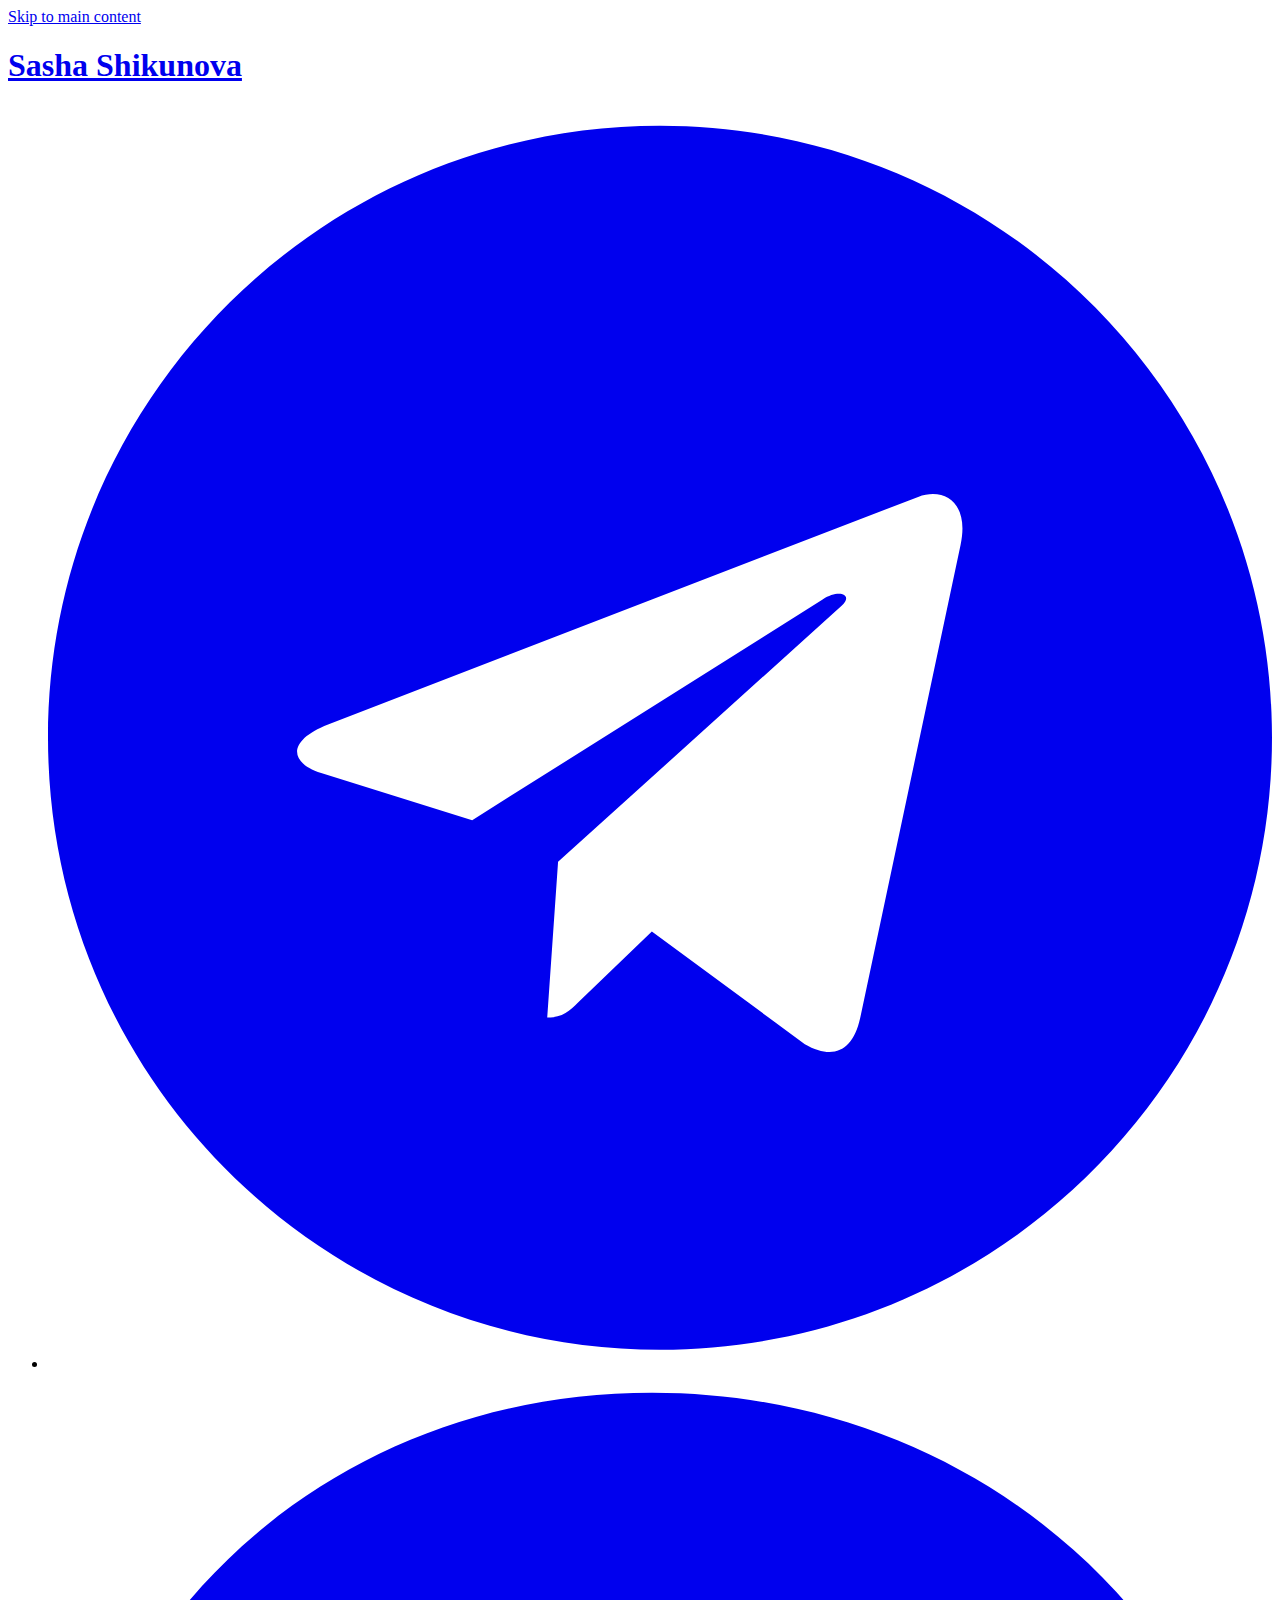
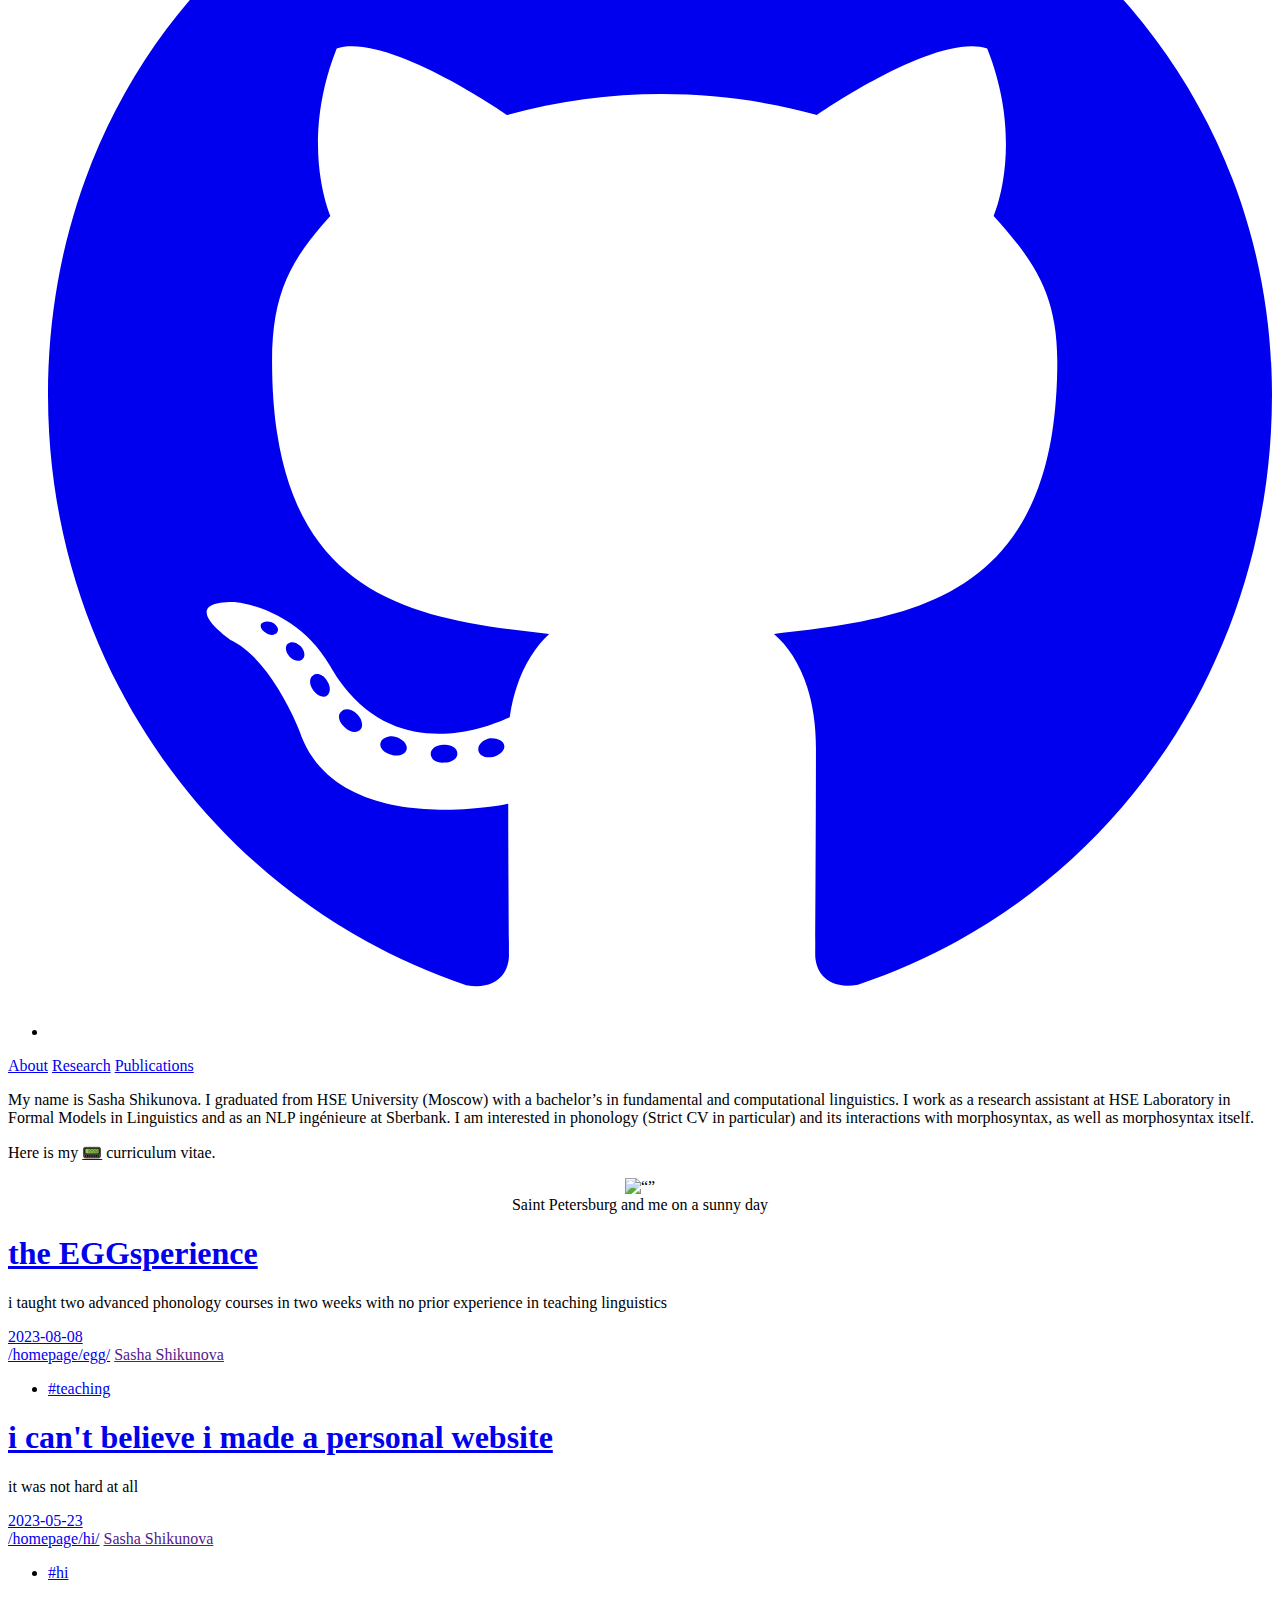
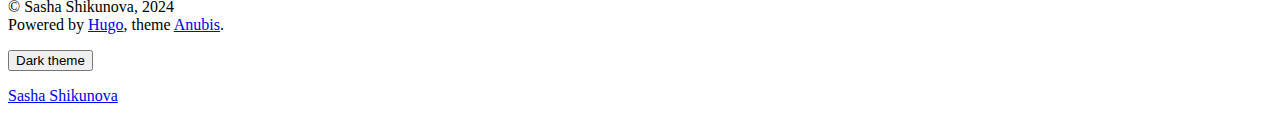
==== commit 11a1c539: "add thesis and talks, change description" ====
--- a/public/index.html
+++ b/public/index.html
@@ -182,8 +182,8 @@
         <main id="main" tabindex="-1"> 
             
     <div class="homepage-content">
-        <p>I am Sasha Shikunova, a 4th year undergraduate student of linguistics at HSE University (Moscow), a research assistant at HSE Laboratory in Formal Models in Linguistics and an NLP ingénieure at Sberbank. I am interested in phonology (Strict CV in particular) and its interactions with morphosyntax, as well as morphosyntax itself.</p>
-<p>Here is my <a href="https://raw.githubusercontent.com/thddbptnsndshs/curriculae-vitae/master/ENG_academic.pdf">&#x1f4df;</a> curriculum vitae.</p>
+        <p>My name is Sasha Shikunova. I graduated from HSE University (Moscow) with a bachelor&rsquo;s in fundamental and computational linguistics. I work as a research assistant at HSE Laboratory in Formal Models in Linguistics and as an NLP ingénieure at Sberbank. I am interested in phonology (Strict CV in particular) and its interactions with morphosyntax, as well as morphosyntax itself.</p>
+<p>Here is my <a href="https://raw.githubusercontent.com/thddbptnsndshs/curriculae-vitae/master/ENG_academic/cv.pdf">&#x1f4df;</a> curriculum vitae.</p>
 <figure>
   <center><img src="/images/pfp.jpg" alt= “” width="500">
   <figcaption>Saint Petersburg and me on a sunny day</figcaption></center>
